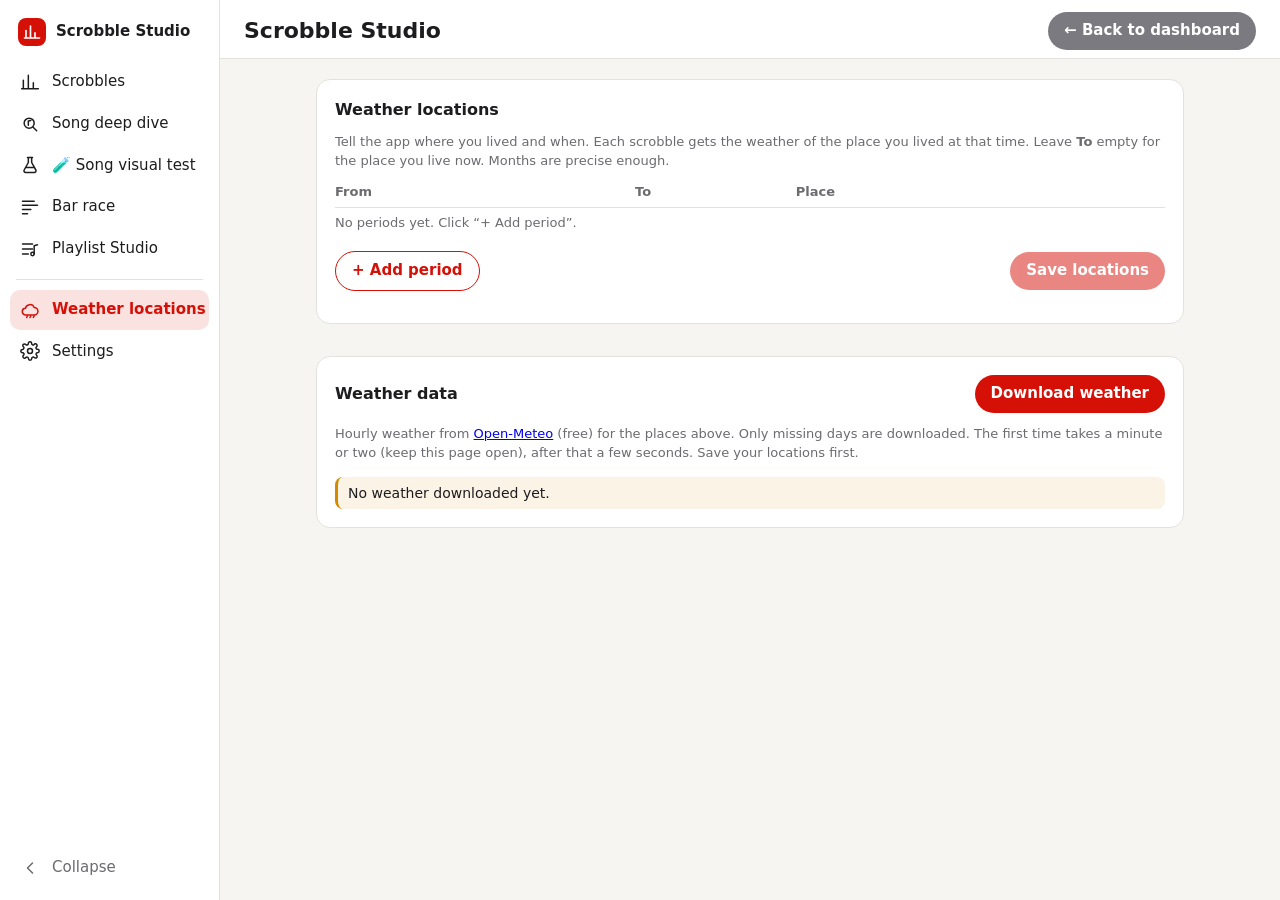
==== locations.html @ 57355b49 "﻿Song deep dive: whole timeline in the skyline, shorter cards - Skyline timeline starts at your very" ====
<!doctype html>
<html lang="en">
<head>
  <meta charset="utf-8">
  <meta name="viewport" content="width=device-width, initial-scale=1">
  <title>Weather Locations · Scrobble Studio</title>
  <meta name="theme-color" content="#d51007">
  <link rel="manifest" href="manifest.webmanifest">
  <link rel="icon" href="icon-192.png">
  <link rel="stylesheet" href="style.css?v=21">
</head>
<body>
  <div class="sticky-top">
    <header class="top">
      <h1>Scrobble Studio</h1>
      <div class="top-actions">
        <a href="./" class="btn grey">← Back to dashboard</a>
      </div>
    </header>
  </div>

  <main class="narrow">
    <section class="card">
      <div class="card-head"><h2>Weather locations</h2></div>
      <p class="hint" style="margin-top:0">
        Tell the app where you lived and when. Each scrobble gets the weather of the place you lived at that time.
        Leave <b>To</b> empty for the place you live now. Months are precise enough.
      </p>
      <p class="hint" id="range"></p>

      <div class="loc-table-wrap">
        <table class="loc-table">
          <thead><tr><th>From</th><th>To</th><th>Place</th><th></th></tr></thead>
          <tbody id="rows"></tbody>
        </table>
      </div>

      <div class="param-row" style="margin-top:12px">
        <button class="btn ghost" id="addBtn">+ Add period</button>
        <span style="flex:1"></span>
        <button class="btn" id="saveBtn">Save locations</button>
      </div>

      <ul id="checks" class="checks"></ul>
    </section>

    <section class="card" style="margin-top:16px">
      <div class="card-head">
        <h2>Weather data</h2>
        <button class="btn" id="weatherBtn">Download weather</button>
      </div>
      <p class="hint" style="margin-top:0">
        Hourly weather from <a href="https://open-meteo.com" target="_blank">Open-Meteo</a> (free) for the places above.
        Only missing days are downloaded. The first time takes a minute or two (keep this page open), after that a few seconds.
        Save your locations first.
      </p>
      <ul class="checks" id="weatherStatus"></ul>
    </section>
  </main>

  <div id="toast" class="toast" hidden></div>
  <script src="js/engine.js?v=21"></script>
  <script src="js/nav.js?v=21"></script>
  <script src="js/locations.js?v=21"></script>
</body>
</html>
---- style.css ----
:root {
  --bg: #f6f5f2;
  --card: #ffffff;
  --text: #1d1d1f;
  --muted: #6b6b70;
  --line: #e4e2dd;
  --accent: #d51007;      /* Last.fm red */
  --spotify: #1db954;
  --radius: 14px;
}
@media (prefers-color-scheme: dark) {
  :root:not([data-theme="light"]) {
    --bg: #131315;
    --card: #1d1d20;
    --text: #ececef;
    --muted: #9a9aa2;
    --line: #2e2e33;
    --accent: #ff4a3d;
  }
}

* { box-sizing: border-box; }
body {
  margin: 0;
  background: var(--bg);
  color: var(--text);
  font: 15px/1.45 "Segoe UI", system-ui, sans-serif;
}
h1 { font-size: 22px; margin: 0; }
h2 { font-size: 16px; margin: 0; }

/* Header + filter bar stay pinned to the top while you scroll */
.sticky-top {
  position: sticky; top: 0; z-index: 5;
  background: var(--card); border-bottom: 1px solid var(--line);
}
.top {
  display: flex; justify-content: space-between; align-items: center; flex-wrap: wrap; gap: 12px;
  padding: 12px 24px 8px;
}
.top-actions { display: flex; gap: 10px; align-items: center; flex-wrap: wrap; }

.clock { width: 100%; }               /* horizontal: always fills the card's full width */
.count-field { font-size: 13px; }
.count-field input { width: 72px; padding: 4px 6px; }

/* Chart granularity switch in the top bar: a display setting, so it looks different from the red filters */
.view-opts {
  display: flex; gap: 20px; align-items: flex-start;
  margin-left: 24px; margin-right: auto; padding-left: 24px; border-left: 1px dashed var(--line);
}
.view-group { display: flex; flex-direction: column; gap: 4px; align-items: flex-start; }
.view-label { font-size: 12px; color: var(--muted); text-transform: uppercase; letter-spacing: .05em; }
/* Click selection in the top lists (cross-filter) */
.ranklist.bars li[data-id] { cursor: pointer; user-select: none; border-radius: 4px; }
.ranklist.bars li[data-id]:hover { background: color-mix(in srgb, var(--accent) 5%, transparent); }
.ranklist.has-selection li:not(.picked) { opacity: .4; }
.ranklist li.picked { box-shadow: inset 3px 0 0 var(--accent); }
.ranklist li.picked::before { background: color-mix(in srgb, var(--accent) 28%, transparent) !important; }
.selection-pill {
  display: inline-flex; align-items: center; gap: 6px; margin-left: 12px; padding: 3px 4px 3px 12px;
  font-size: 13px; color: var(--accent); border: 1px solid var(--accent); border-radius: 999px;
  background: color-mix(in srgb, var(--accent) 8%, transparent); max-width: 50%;
}
.selection-pill[hidden] { display: none; }
.selection-pill b { overflow: hidden; text-overflow: ellipsis; white-space: nowrap; }
.selection-pill button { border: 0; background: var(--accent); color: #fff; border-radius: 999px; width: 22px; height: 22px; cursor: pointer; font-size: 11px; }

.stat.h { border-style: dashed; }
.stat.h .l::after { content: " ⓘ"; opacity: .6; }
.view-number { width: 64px; padding: 4px 8px; font-size: 13px; border-radius: 999px; background: var(--card); }
.seg.seg-neutral button.active { background: var(--text); color: var(--card); }

/* Top artists / songs / albums row */
.top-head { display: flex; justify-content: space-between; align-items: center; gap: 12px; flex-wrap: wrap; }
.seg { display: inline-flex; border: 1px solid var(--line); border-radius: 999px; overflow: hidden; background: var(--card); }
.seg button { font: inherit; font-size: 13px; border: 0; background: transparent; color: var(--text); padding: 5px 12px; cursor: pointer; }
.seg button + button { border-left: 1px solid var(--line); }
.seg button.active { background: var(--accent); color: #fff; }
.grid3 { display: grid; grid-template-columns: repeat(3, minmax(0, 1fr)); gap: 16px; }
@media (max-width: 1100px) { .grid3 { grid-template-columns: 1fr; } }
.ranklist.bars { max-height: 460px; }
.ranklist.bars li { position: relative; padding: 5px 4px; }
.ranklist.bars li::before {
  content: ""; position: absolute; left: 0; top: 3px; bottom: 3px; width: var(--w); z-index: 0;
  background: color-mix(in srgb, var(--accent) 12%, transparent); border-radius: 4px;
}
.ranklist.bars li > * { position: relative; z-index: 1; }
.ranklist.bars .t, .ranklist.bars .a { display: block; overflow: hidden; text-overflow: ellipsis; white-space: nowrap; }

.months { display: flex; flex-wrap: wrap; gap: 4px 10px; align-items: center; width: 100%; }
.months label { gap: 3px; font-size: 13px; color: var(--text); }
.param-group a { color: var(--accent); }

/* Anything with the hidden attribute stays hidden, whatever its display style */
[hidden] { display: none !important; }

/* ---------- Left sidebar (nav.js) ---------- */
:root { --side: 220px; }
body.side-collapsed { --side: 64px; }
body { padding-left: var(--side); transition: padding-left .2s; }
.sidebar {
  position: fixed; left: 0; top: 0; bottom: 0; width: var(--side); z-index: 30;
  display: flex; flex-direction: column; gap: 2px; padding: 12px 10px;
  background: var(--card); border-right: 1px solid var(--line); transition: width .2s, transform .2s; overflow: hidden;
}
.side-brand { display: flex; align-items: center; gap: 10px; padding: 6px 8px 14px; font-weight: 700; white-space: nowrap; }
.side-logo { display: inline-flex; width: 28px; height: 28px; border-radius: 8px; background: var(--accent); color: #fff; align-items: center; justify-content: center; flex: none; }
.side-logo svg { width: 18px; height: 18px; }
.side-link {
  display: flex; align-items: center; gap: 12px; padding: 9px 10px; border-radius: 10px; white-space: nowrap;
  color: var(--text); text-decoration: none; font: inherit; border: 0; background: none; cursor: pointer; text-align: left;
}
.side-logo svg { fill: none; stroke: currentColor; stroke-width: 2.2; stroke-linecap: round; stroke-linejoin: round; }
.side-link svg, .burger svg { width: 20px; height: 20px; flex: none; fill: none; stroke: currentColor; stroke-width: 1.8; stroke-linecap: round; stroke-linejoin: round; }
.side-link:hover { background: var(--bg); }
.side-link.active { background: color-mix(in srgb, var(--accent) 12%, transparent); color: var(--accent); font-weight: 600; }
.side-sep { height: 1px; background: var(--line); margin: 8px 6px; }
.side-fill { flex: 1; }
.side-collapse { color: var(--muted); }
body.side-collapsed .side-text { display: none; }
body.side-collapsed .side-collapse svg { transform: rotate(180deg); }
.burger { display: none; border: 0; background: none; color: var(--text); padding: 4px; margin-right: 4px; cursor: pointer; }
.side-scrim { display: none; }
.top h1 { display: flex; align-items: center; gap: 6px; }
.page-title { color: var(--muted); font-weight: 500; }
.page-main { max-width: 1400px; margin: 0 auto; padding: 20px 16px 60px; display: grid; gap: 16px; }

@media (max-width: 800px) {
  body, body.side-collapsed { padding-left: 0; --side: 240px; }
  body .side-text { display: inline !important; }
  .sidebar { transform: translateX(-100%); box-shadow: 0 0 24px rgba(0,0,0,.2); }
  body.side-open .sidebar { transform: none; }
  body.side-open .side-scrim { display: block; position: fixed; inset: 0; background: rgba(0,0,0,.35); z-index: 25; }
  .side-collapse { display: none; }
  .burger { display: inline-flex; }
}

/* ---------- Trends page ---------- */
.trends-bar { justify-content: flex-start; gap: 16px 28px; }
.compare { display: flex; align-items: flex-end; gap: 10px; flex-wrap: wrap; }
.compare select { min-width: 150px; }
.compare-arrow { font-size: 20px; color: var(--muted); padding-bottom: 6px; }
.compare-swap { padding: 6px 12px; }
.trend-intro h2 { font-size: 20px; }
.trend-intro p { margin: 6px 0 0; }
.ranklist.movers { max-height: 520px; }
.ranklist.movers li { padding: 6px 4px; }
.ranklist.movers li.touched { background: color-mix(in srgb, var(--accent) 6%, transparent); border-radius: 4px; }
.ranklist.movers .t, .ranklist.movers .a { display: block; overflow: hidden; text-overflow: ellipsis; white-space: nowrap; }
.mv { display: inline-block; min-width: 38px; text-align: center; font-size: 12px; font-weight: 700; padding: 2px 6px; border-radius: 999px; }
.mv.up { color: #1a9e48; background: color-mix(in srgb, #1a9e48 14%, transparent); }
.mv.down { color: var(--accent); background: color-mix(in srgb, var(--accent) 12%, transparent); }
.mv.new { color: #fff; background: var(--accent); }
.mv.same { color: var(--muted); }
.stat .v .mv { font-size: 13px; vertical-align: middle; }
.dropped { margin-top: 8px; font-size: 13px; }
.dropped .drop { white-space: nowrap; }
.pl-period { margin-bottom: 12px; padding-bottom: 12px; border-bottom: 1px solid var(--line); }

/* ---------- Scrobbles page: backdrop + insight panel, cards, lists ---------- */
.panel { flex-direction: column; align-items: stretch; gap: 0; }
.panel-body { display: flex; flex-wrap: wrap; align-items: flex-end; gap: 12px 28px; }
.panel-body .view-opts { margin-left: 0; }
.panel-toggle {
  display: none; width: 100%; align-items: center; justify-content: space-between; gap: 8px;
  font: inherit; font-weight: 600; color: var(--text); background: var(--bg); border: 1px solid var(--line);
  border-radius: 10px; padding: 8px 12px; cursor: pointer;
}
.panel.open .chev { transform: rotate(180deg); }
.chev { transition: transform .15s; color: var(--muted); }
.overview-head { display: flex; align-items: baseline; gap: 12px; flex-wrap: wrap; }
.overview-head h2 { font-size: 20px; }
.plus { color: #1a9e48; font-weight: 700; font-size: .62em; margin-left: 4px; vertical-align: middle; white-space: nowrap; }
.plus.zero { color: var(--muted); font-weight: 500; }
.overview-head .plus { font-size: 13px; margin: 0; }
.ranklist.movers .p { display: flex; align-items: center; gap: 6px; }
.ranklist.movers .p b { font-weight: 600; font-variant-numeric: tabular-nums; color: var(--text); }
.ranklist.movers .p .plus { font-size: 12px; margin: 0; }
.ranklist.movers .mv { min-width: 0; padding: 1px 6px; font-size: 11px; }
/* The green end of each bar = the share the insight added (60 plays with +30 → half green).
   Medium-dark green at partial strength, so the text on top stays readable. */
.ranklist.movers li::before {
  background: linear-gradient(to right,
    color-mix(in srgb, var(--accent) 12%, transparent) 0 calc(100% - var(--g, 0%)),
    color-mix(in srgb, #15803d 38%, transparent) calc(100% - var(--g, 0%)) 100%);
}
.ranklist.movers li.picked::before {
  background: linear-gradient(to right,
    color-mix(in srgb, var(--accent) 28%, transparent) 0 calc(100% - var(--g, 0%)),
    color-mix(in srgb, #15803d 50%, transparent) calc(100% - var(--g, 0%)) 100%) !important;
}
.plus.minus { color: var(--accent); }

/* Collapsible groups on the Scrobbles page */
details.group > summary.group-head {
  list-style: none; cursor: pointer; user-select: none; display: flex; align-items: center; gap: 8px;
  font-size: 13px; font-weight: 700; letter-spacing: .06em; text-transform: uppercase; color: var(--muted);
  padding: 6px 2px; border-bottom: 1px solid var(--line);
}
details.group > summary.group-head::-webkit-details-marker { display: none; }
details.group > summary.group-head::before { content: "▾"; font-size: 12px; transition: transform .15s; }
details.group:not([open]) > summary.group-head::before { transform: rotate(-90deg); }
details.group > summary.group-head:hover { color: var(--text); }
details.group > summary .hint { margin: 0 0 0 auto; text-transform: none; letter-spacing: 0; font-weight: 400; }
.group-body { display: grid; gap: 16px; padding-top: 14px; min-width: 0; }
aside.recent details.group > summary.group-head { border-bottom: 0; padding-top: 0; }
.stats.firsts { margin-top: 6px; }
.chart-head { flex-wrap: wrap; }
.chart-tools { display: flex; align-items: center; gap: 12px; flex-wrap: wrap; }
.switch { display: inline-flex; align-items: center; gap: 6px; font-size: 13px; color: var(--text); cursor: pointer; }
.switch input { accent-color: var(--accent); width: 16px; height: 16px; }
.count-field { font-size: 13px; color: var(--muted); }
.count-field input { width: 64px; padding: 4px 8px; }
/* Listening grid, vertical version (phone held upright): days across, hours down */
.clock.vertical { grid-template-columns: 44px repeat(7, minmax(0, 1fr)); max-width: 420px; }
.clock.vertical .cell { aspect-ratio: auto; height: 16px; }
.clock.vertical .lab { justify-content: flex-end; padding-right: 6px; font-size: 10px; }

/* Lists: top 50 by default; buttons switch to 10 or 100 */
.ranklist[data-show="10"] > li:nth-child(n+11), .ranklist[data-show="50"] > li:nth-child(n+51) { display: none; }
.list-size { display: flex; gap: 8px; margin-top: 8px; }
.list-size:empty { display: none; }
.list-size button {
  flex: 1; padding: 7px 8px; font: inherit; font-weight: 600; font-size: 13px; cursor: pointer;
  color: var(--accent); background: var(--bg); border: 1px solid var(--line); border-radius: 10px;
}
.list-size button:hover { border-color: var(--accent); }
/* Phones: no scrolling inside the lists (it trapped the thumb); they grow with the page instead */
@media (max-width: 700px), (max-height: 500px) and (orientation: landscape) {
  .ranklist.bars, .ranklist.movers { max-height: none; overflow: visible; }
}

/* Group headers (Cards, Lists, Graphs) stay visible just below the top bar while you scroll */
main details.group > summary.group-head { position: sticky; top: var(--stick, 0px); z-index: 4; background: var(--bg); }

/* Shared player (Bar race, Song deep dive): full-width slider, buttons on their own row */
.player { margin-top: 10px; }
.player .scrub { display: block; width: 100%; margin: 0; accent-color: var(--accent); height: 22px; cursor: pointer; }
.player-controls { display: flex; align-items: center; gap: 10px; margin-top: 8px; }
.icon-btn {
  display: inline-flex; align-items: center; justify-content: center; width: 42px; height: 42px; padding: 0;
  border-radius: 999px; border: 0; background: var(--accent); color: #fff; cursor: pointer;
}
.icon-btn.ghost { background: transparent; color: var(--accent); border: 1px solid var(--accent); width: 38px; height: 38px; }
.icon-btn svg { width: 20px; height: 20px; }
.player button:disabled, .player input:disabled { opacity: .5; cursor: not-allowed; }

/* Song deep dive */
.search-wrap { position: relative; }
.search-wrap input { width: 100%; font-size: 16px; padding: 10px 12px; }
.search-wrap .suggest { top: 46px; right: 0; max-height: 360px; overflow: auto; }
.song-body { display: grid; gap: 16px; }
.song-head h2 { font-size: 24px; }
.song-head .hint { display: block; margin-top: 2px; }
#songCanvas { display: block; width: 100%; height: 320px; border-radius: 10px; }
.v-date { font-size: 20px; }
.v-unit { font-size: 15px; font-weight: 500; color: var(--muted); }
.ranklist.together li { padding: 7px 0; }
.ranklist.together .p { color: var(--accent); font-weight: 700; }
.ranklist.together .t, .ranklist.together .a { display: block; }
li.link { cursor: pointer; }
li.link:hover .t { color: var(--accent); }

/* ---------- Bar race page ---------- */
.race-grid { display: flex; flex-wrap: wrap; gap: 14px 18px; align-items: flex-end; }
.race-grid input[type="number"] { width: 90px; }
.race-grid input, .race-grid select { padding: 6px 8px; }
.race-form .hint { margin-top: 12px; }
.race-stage { padding: 12px; }
#raceCanvas { display: block; width: 100%; height: 480px; border-radius: 10px; }

/* Browser version: welcome card, settings page */
.welcome { border-color: var(--accent); }
.welcome p { margin: 8px 0 0; }
.welcome a, .settings a { color: var(--accent); }
.settings section { margin-bottom: 16px; }
.form-grid { display: grid; grid-template-columns: 110px 1fr; gap: 8px 12px; align-items: center; margin: 10px 0; }
.form-grid input { width: 100%; }
.file-btn { cursor: pointer; }
code.copyable { display: inline-block; padding: 6px 10px; border-radius: 8px; background: var(--bg); border: 1px solid var(--line); cursor: pointer; word-break: break-all; }

/* Phones: stack the top bar, smaller header, no sticky filter bar (it would fill the screen) */
@media (max-width: 700px), (max-height: 500px) and (orientation: landscape) {
  /* Phones: header + folded filter panel stay at the top; kept compact so they don't eat the screen */
  .sticky-top { position: sticky; }
  .top { padding: 8px 12px; flex-wrap: nowrap; gap: 8px; }
  .top h1 { font-size: 16px; min-width: 0; white-space: nowrap; overflow: hidden; }
  .top .page-title, #spotifyStatus { display: none; }
  .top-actions { flex-wrap: nowrap; margin-left: auto; }
  .top-actions .btn { padding: 5px 10px; font-size: 12px; white-space: nowrap; }
  .panel { padding: 0 12px 8px; }
  .panel-toggle { display: flex; }
  .panel-body { display: none; padding-top: 8px; }
  .panel.open .panel-body { display: flex; flex-direction: column; align-items: stretch; gap: 10px; }
  .panel .compare select { min-width: 0; width: 100%; }
  .panel .compare .view-group { flex: 1; }
  h1 { font-size: 18px; }
  .top-actions { gap: 6px; }
  .top-actions .btn { padding: 6px 12px; font-size: 13px; }
  .filters { padding: 4px 16px 12px; flex-direction: column; align-items: stretch; }
  .quick { grid-template-columns: auto repeat(3, minmax(0, 1fr)); }
  .quick .chip { font-size: 13px; padding: 5px 6px; }
  .view-opts { margin: 0; padding: 8px 0 0; border-left: 0; border-top: 1px dashed var(--line); flex-wrap: wrap; }
  .dates { flex-direction: row; justify-content: space-between; align-items: center; }
  .layout { padding: 12px 10px 40px; }
  .top-head { flex-direction: column; align-items: stretch; }
  .top-head .seg { align-self: flex-start; }
  .selection-pill { margin-left: 0; max-width: 100%; }
  .stats { grid-template-columns: repeat(2, minmax(0, 1fr)); }
  .chart-box.tall { height: 340px; }
  .form-grid { grid-template-columns: 1fr; }
}

/* Weather locations page */
main.narrow { max-width: 900px; margin: 0 auto; padding: 20px 16px 60px; }
.loc-table-wrap { overflow: visible; }
.loc-table input[type="date"] { width: 150px; }
.loc-table { width: 100%; border-collapse: collapse; }
.loc-table th { text-align: left; font-size: 13px; color: var(--muted); font-weight: 600; padding: 6px 8px 6px 0; }
.loc-table td { padding: 6px 8px 6px 0; vertical-align: top; border-top: 1px solid var(--line); }
.loc-table input[type="text"] { width: 100%; min-width: 220px; }
.loc-table .x { border: 0; background: none; color: var(--muted); font-size: 20px; cursor: pointer; line-height: 1; padding: 6px; }
.loc-table .x:hover { color: var(--accent); }
.place-cell { position: relative; width: 100%; }
.coords { font-size: 12px; color: var(--muted); margin-top: 2px; min-height: 1em; }
.suggest {
  position: absolute; left: 0; right: 8px; top: 38px; z-index: 10; list-style: none; margin: 0; padding: 4px 0;
  background: var(--card); border: 1px solid var(--line); border-radius: 8px; box-shadow: 0 6px 18px rgba(0,0,0,.12);
}
.suggest li { padding: 6px 10px; cursor: pointer; }
.suggest li:hover { background: var(--bg); }
.suggest li.none { cursor: default; color: var(--muted); }
.checks { list-style: none; margin: 14px 0 0; padding: 0; display: grid; gap: 6px; font-size: 14px; }
.checks li { padding: 6px 10px; border-radius: 8px; border-left: 3px solid; }
.checks .err { border-color: var(--accent); background: color-mix(in srgb, var(--accent) 8%, transparent); }
.checks .warn { border-color: #d48a00; background: color-mix(in srgb, #d48a00 10%, transparent); }
.checks .ok { border-color: #1a9e48; background: color-mix(in srgb, #1a9e48 10%, transparent); }

/* Page body: charts on the left, "Recent scrobbles" bar on the right */
.layout {
  display: grid; grid-template-columns: minmax(0, 1fr) 300px; gap: 16px; align-items: start;
  max-width: 1540px; margin: 0 auto; padding: 20px 16px 60px;
}
main { display: grid; gap: 16px; min-width: 0; }
.recent { position: sticky; top: 130px; max-height: calc(100vh - 150px); overflow: auto; padding: 14px 16px; }
.recent-list { list-style: none; margin: 0; padding: 0; }
.recent-list li { padding: 7px 0; border-bottom: 1px solid var(--line); }
.recent-list li:last-child { border-bottom: 0; }
.recent-list .t { font-weight: 600; display: block; overflow: hidden; text-overflow: ellipsis; white-space: nowrap; }
.recent-list .a { color: var(--muted); font-size: 13px; display: block; overflow: hidden; text-overflow: ellipsis; white-space: nowrap; }
.recent-list .w { color: var(--muted); font-size: 12px; }
.recent-list .day { padding: 10px 0 2px; border: 0; font-size: 12px; font-weight: 600; color: var(--accent); text-transform: uppercase; letter-spacing: .04em; }
@media (max-width: 1000px) {
  .layout { grid-template-columns: 1fr; }
  .recent { position: static; max-height: none; }
}
.card { background: var(--card); border: 1px solid var(--line); border-radius: var(--radius); padding: 18px; min-width: 0; }
.card-head { display: flex; justify-content: space-between; align-items: center; margin-bottom: 12px; gap: 8px; }
.grid2 { display: grid; grid-template-columns: 1fr 1fr; gap: 16px; }
@media (max-width: 800px) { .grid2 { grid-template-columns: 1fr; } }

.filters {
  display: flex; flex-wrap: wrap; gap: 10px 20px; align-items: center; justify-content: space-between;
  padding: 4px 24px 10px;
}
/* Quick ranges: "This …" on the top row, matching "Last …" right below it; All time spans both rows */
.quick { display: grid; grid-template-columns: auto repeat(3, minmax(0, 1fr)); grid-auto-flow: row; gap: 6px; }
.quick .chip { white-space: nowrap; }
.quick .chip.all { grid-row: span 2; border-radius: 12px; }
.dates { display: flex; flex-direction: column; gap: 4px; align-items: flex-end; }
.dates label { font-size: 13px; }
.dates input { padding: 3px 6px; }
.chip.active { background: var(--accent); border-color: var(--accent); color: #fff; }

input, select {
  font: inherit; color: var(--text); background: var(--bg);
  border: 1px solid var(--line); border-radius: 8px; padding: 6px 8px;
}
input[type="number"] { width: 80px; }
label { display: inline-flex; gap: 8px; align-items: center; color: var(--muted); }
label.wide { flex: 1; min-width: 240px; }
label.wide input { flex: 1; }

.btn {
  font: inherit; font-weight: 600; cursor: pointer; border: 0; border-radius: 999px;
  padding: 8px 16px; background: var(--accent); color: #fff; text-decoration: none;
}
.btn:disabled { opacity: .5; cursor: wait; }
.btn.ghost { background: transparent; color: var(--accent); border: 1px solid var(--accent); }
.btn.spotify { background: var(--spotify); }
.btn.stale { background: #d51007; }   /* red: not loaded today */
.btn.fresh { background: #1a9e48; }   /* green: loaded today */
.btn.grey { background: #7a7a80; }
.chip, .tab {
  font: inherit; cursor: pointer; border: 1px solid var(--line); background: transparent; color: var(--text);
  border-radius: 999px; padding: 5px 12px;
}
.chip:hover, .tab:hover { border-color: var(--accent); }
.tab.active { background: var(--accent); border-color: var(--accent); color: #fff; }
.pill { font-size: 13px; color: var(--muted); }
.pill a { color: var(--spotify); font-weight: 600; }

.stats { display: grid; grid-template-columns: repeat(auto-fit, minmax(160px, 1fr)); gap: 12px; }
.stat { background: var(--card); border: 1px solid var(--line); border-radius: var(--radius); padding: 14px 16px; }
.stat .v { font-size: 26px; font-weight: 700; }
.stat .l { color: var(--muted); font-size: 13px; }

.chart-box { position: relative; height: 280px; }
.chart-box.tall { height: 420px; }

.ranklist { margin: 0; padding-left: 28px; max-height: 420px; overflow: auto; }
.ranklist li { padding: 5px 0; border-bottom: 1px solid var(--line); }
.ranklist .t { font-weight: 600; }
.ranklist .a, .ranklist .n { color: var(--muted); font-size: 13px; }
.ranklist .p { float: right; color: var(--muted); font-variant-numeric: tabular-nums; margin-left: 8px; }
.ranklist.removable { max-height: 520px; }
.ranklist .x { float: right; border: 0; background: none; color: var(--muted); cursor: pointer; font-size: 16px; }
.ranklist .x:hover { color: var(--accent); }

.clock { display: grid; grid-template-columns: 34px repeat(24, 1fr); gap: 2px; font-size: 11px; color: var(--muted); }
.clock .cell { aspect-ratio: 1; border-radius: 3px; background: var(--accent); }
.clock .lab { display: flex; align-items: center; }
.clock .hr { text-align: center; }

.tabs { display: flex; flex-wrap: wrap; gap: 6px; margin-bottom: 14px; }
.params, .param-group, .param-row { display: flex; flex-wrap: wrap; gap: 12px; align-items: center; }
.params { flex-direction: column; align-items: stretch; }
#preview { margin-top: 18px; border-top: 1px solid var(--line); padding-top: 16px; display: grid; gap: 10px; }
#preview[hidden], .param-group[hidden] { display: none; }

.hint { color: var(--muted); font-size: 13px; margin: 6px 0 0; }
.msg { margin: 0; }
.msg a { color: var(--spotify); font-weight: 600; }
.msg.err { color: var(--accent); }

.toast {
  position: fixed; bottom: 20px; left: 50%; transform: translateX(-50%);
  background: var(--text); color: var(--bg); padding: 10px 18px; border-radius: 10px; max-width: 90vw;
}

/* 🧪 Song visual test (temporary) */
.lab-opts { display: flex; flex-wrap: wrap; align-items: center; gap: 12px 20px; margin-top: 12px; }
.lab-opts .count-field input { width: 70px; }
.lab-canvas { display: block; width: 100%; height: 340px; border-radius: 10px; }

/* The date you're at, right under a player's slider (test page) */
.player-date { text-align: center; font-size: 18px; font-weight: 700; color: var(--text); margin-top: 4px; font-variant-numeric: tabular-nums; }

/* Song deep dive: the song's name and numbers stay pinned under the top bar while you scroll */
.song-head {
  position: sticky; top: var(--stick, 0px); z-index: 4;
  display: flex; align-items: center; justify-content: space-between; gap: 8px 20px; flex-wrap: wrap;
  margin: -8px -16px 0; padding: 10px 16px; background: var(--bg); border-bottom: 1px solid var(--line);
}
.song-head-text { min-width: 0; }
.song-head h2 { overflow: hidden; text-overflow: ellipsis; }
.song-head-nums { display: flex; gap: 16px; font-size: 14px; color: var(--muted); white-space: nowrap; }
.song-head-nums b { font-size: 18px; color: var(--text); }
@media (max-width: 700px), (max-height: 500px) and (orientation: landscape) {
  .song-head { padding: 8px 16px; }
  .song-head h2 { font-size: 19px; white-space: nowrap; }
  .song-head-nums b { font-size: 16px; }
}
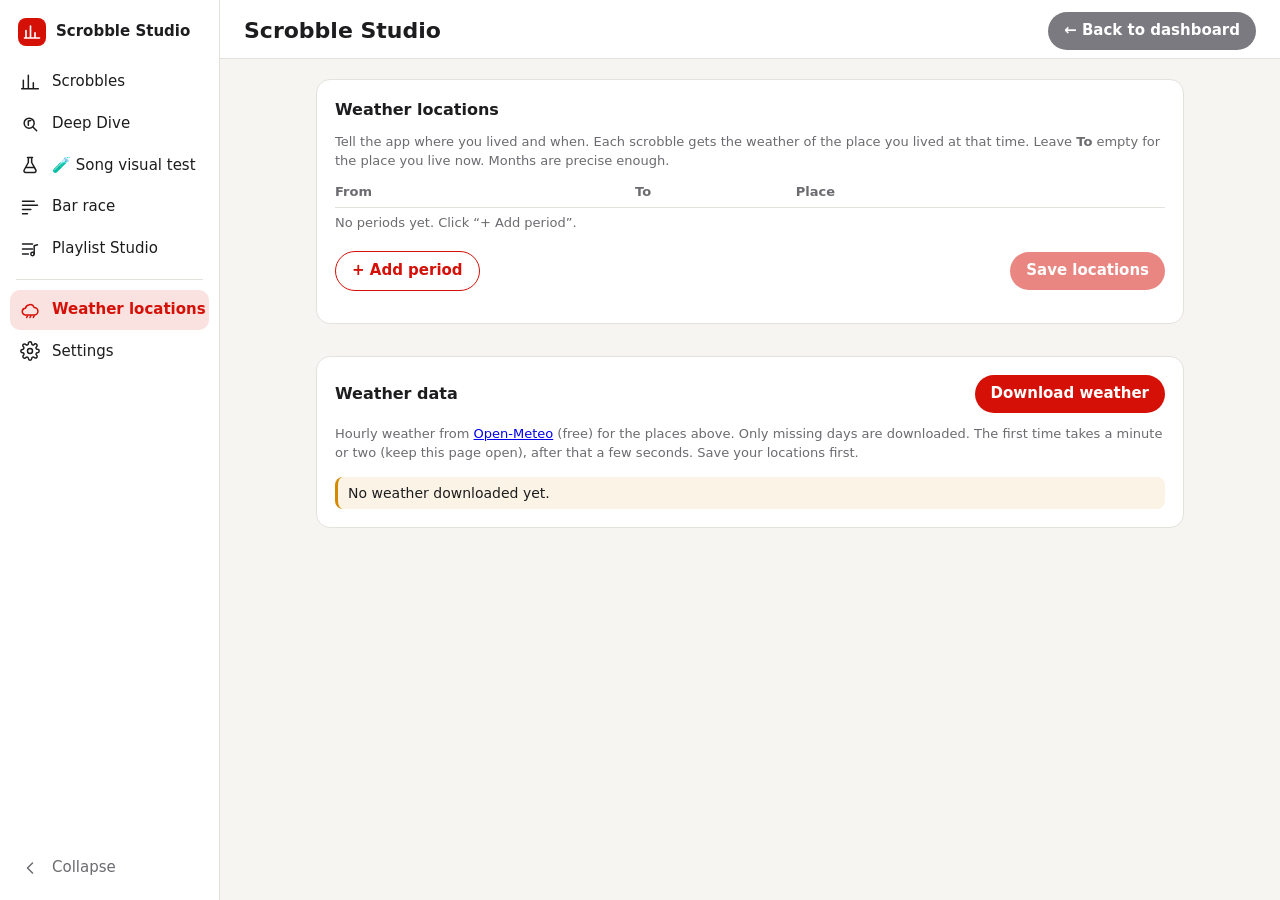
==== commit 378dc7ea: "Deep Dive: artist, song and album, swipeable; tap = filter, hold = Deep Dive - "Song deep dive" is n" ====
--- a/locations.html
+++ b/locations.html
@@ -7,7 +7,7 @@
   <meta name="theme-color" content="#d51007">
   <link rel="manifest" href="manifest.webmanifest">
   <link rel="icon" href="icon-192.png">
-  <link rel="stylesheet" href="style.css?v=21">
+  <link rel="stylesheet" href="style.css?v=22">
 </head>
 <body>
   <div class="sticky-top">
@@ -59,8 +59,8 @@
   </main>
 
   <div id="toast" class="toast" hidden></div>
-  <script src="js/engine.js?v=21"></script>
-  <script src="js/nav.js?v=21"></script>
-  <script src="js/locations.js?v=21"></script>
+  <script src="js/engine.js?v=22"></script>
+  <script src="js/nav.js?v=22"></script>
+  <script src="js/locations.js?v=22"></script>
 </body>
 </html>
--- a/style.css
+++ b/style.css
@@ -462,3 +462,15 @@
   .song-head h2 { font-size: 19px; white-space: nowrap; }
   .song-head-nums b { font-size: 16px; }
 }
+
+/* Deep Dive: artist ‹ song › album tabs in the pinned header, and a short slide when you swipe */
+.song-head .dive-tabs { flex-basis: 100%; }
+.dive-tabs button:disabled { opacity: .4; cursor: not-allowed; }
+.dive-content { display: grid; gap: 16px; }
+.dive-content.slide-next { animation: dive-next .28s ease-out; }
+.dive-content.slide-prev { animation: dive-prev .28s ease-out; }
+@keyframes dive-next { from { transform: translateX(40px); opacity: 0; } to { transform: none; opacity: 1; } }
+@keyframes dive-prev { from { transform: translateX(-40px); opacity: 0; } to { transform: none; opacity: 1; } }
+#songBody { touch-action: pan-y; overflow-x: clip; }
+/* Lists you can long-press: no text selection or phone menu while holding */
+#artistList li, #trackList li, #albumList li, #recentList li[data-key] { -webkit-user-select: none; user-select: none; -webkit-touch-callout: none; }
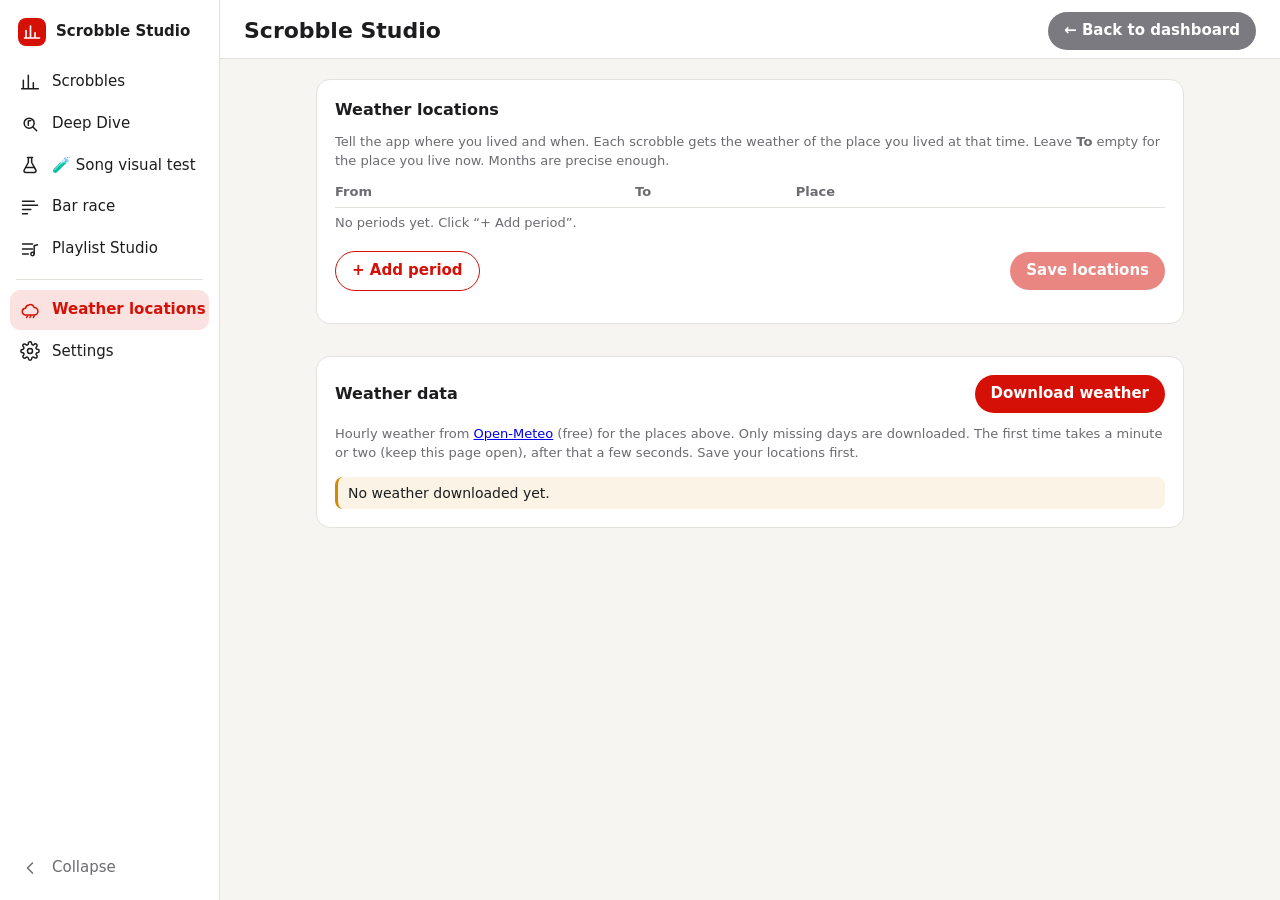
==== commit a6e283d0: "Deep Dive: smooth swipe, everything loaded up front - Swiping follows your finger; let go past a qua" ====
--- a/locations.html
+++ b/locations.html
@@ -7,7 +7,7 @@
   <meta name="theme-color" content="#d51007">
   <link rel="manifest" href="manifest.webmanifest">
   <link rel="icon" href="icon-192.png">
-  <link rel="stylesheet" href="style.css?v=22">
+  <link rel="stylesheet" href="style.css?v=24">
 </head>
 <body>
   <div class="sticky-top">
@@ -59,8 +59,8 @@
   </main>
 
   <div id="toast" class="toast" hidden></div>
-  <script src="js/engine.js?v=22"></script>
-  <script src="js/nav.js?v=22"></script>
-  <script src="js/locations.js?v=22"></script>
+  <script src="js/engine.js?v=24"></script>
+  <script src="js/nav.js?v=24"></script>
+  <script src="js/locations.js?v=24"></script>
 </body>
 </html>
--- a/style.css
+++ b/style.css
@@ -467,10 +467,16 @@
 .song-head .dive-tabs { flex-basis: 100%; }
 .dive-tabs button:disabled { opacity: .4; cursor: not-allowed; }
 .dive-content { display: grid; gap: 16px; }
-.dive-content.slide-next { animation: dive-next .28s ease-out; }
-.dive-content.slide-prev { animation: dive-prev .28s ease-out; }
-@keyframes dive-next { from { transform: translateX(40px); opacity: 0; } to { transform: none; opacity: 1; } }
-@keyframes dive-prev { from { transform: translateX(-40px); opacity: 0; } to { transform: none; opacity: 1; } }
+.dive-content { will-change: transform; }
+.dive-content.is-loading { visibility: hidden; }
+.dive-loading { padding: 40px 0; text-align: center; color: var(--muted); font-size: 15px; }
+.dive-loading::before { content: ""; display: inline-block; width: 14px; height: 14px; margin-right: 10px; vertical-align: -2px;
+  border: 2px solid var(--line); border-top-color: var(--accent); border-radius: 50%; animation: dive-spin .8s linear infinite; }
+@keyframes dive-spin { to { transform: rotate(360deg); } }
 #songBody { touch-action: pan-y; overflow-x: clip; }
 /* Lists you can long-press: no text selection or phone menu while holding */
 #artistList li, #trackList li, #albumList li, #recentList li[data-key] { -webkit-user-select: none; user-select: none; -webkit-touch-callout: none; }
+
+/* Deep Dive skyline: linear ↔ log slider for the position axis */
+.scale-row { display: flex; align-items: center; gap: 10px; margin-top: 6px; font-size: 12px; color: var(--muted); }
+.scale-row input { flex: 1; max-width: 320px; accent-color: var(--muted); height: 18px; cursor: pointer; }
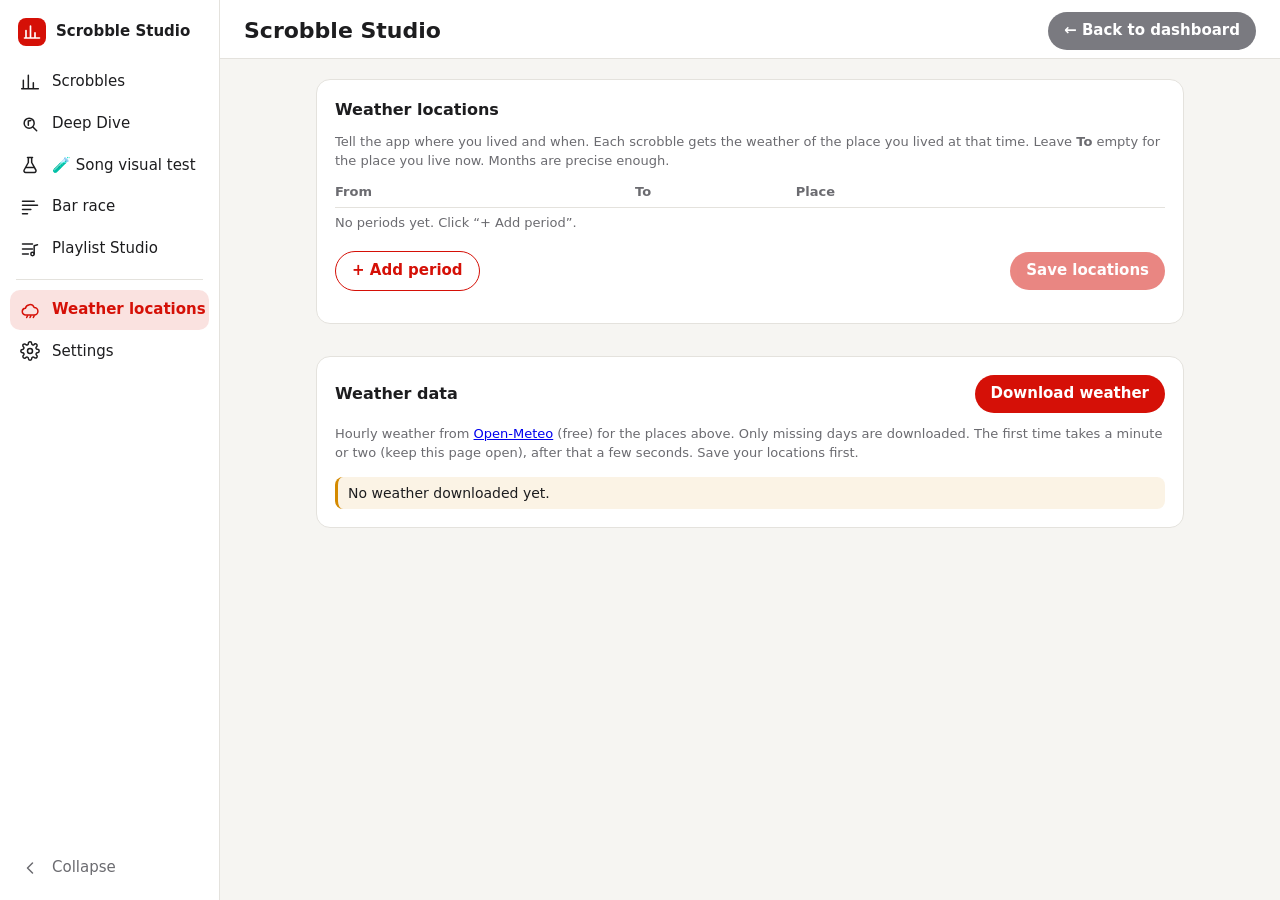
==== commit f597ccba: "Deep Dive: animation length slider; artists open with their top album - Length slider (10-60 s, defa" ====
--- a/locations.html
+++ b/locations.html
@@ -7,7 +7,7 @@
   <meta name="theme-color" content="#d51007">
   <link rel="manifest" href="manifest.webmanifest">
   <link rel="icon" href="icon-192.png">
-  <link rel="stylesheet" href="style.css?v=24">
+  <link rel="stylesheet" href="style.css?v=25">
 </head>
 <body>
   <div class="sticky-top">
@@ -59,8 +59,8 @@
   </main>
 
   <div id="toast" class="toast" hidden></div>
-  <script src="js/engine.js?v=24"></script>
-  <script src="js/nav.js?v=24"></script>
-  <script src="js/locations.js?v=24"></script>
+  <script src="js/engine.js?v=25"></script>
+  <script src="js/nav.js?v=25"></script>
+  <script src="js/locations.js?v=25"></script>
 </body>
 </html>
--- a/style.css
+++ b/style.css
@@ -480,3 +480,8 @@
 /* Deep Dive skyline: linear ↔ log slider for the position axis */
 .scale-row { display: flex; align-items: center; gap: 10px; margin-top: 6px; font-size: 12px; color: var(--muted); }
 .scale-row input { flex: 1; max-width: 320px; accent-color: var(--muted); height: 18px; cursor: pointer; }
+
+/* Deep Dive: animation length slider next to play/pause */
+.len-field { display: flex; align-items: center; gap: 8px; margin-left: 8px; font-size: 12px; color: var(--muted); flex: 1; max-width: 280px; }
+.len-field input { flex: 1; min-width: 60px; accent-color: var(--muted); height: 18px; cursor: pointer; }
+.len-field b { color: var(--text); font-size: 13px; min-width: 34px; text-align: right; font-variant-numeric: tabular-nums; }
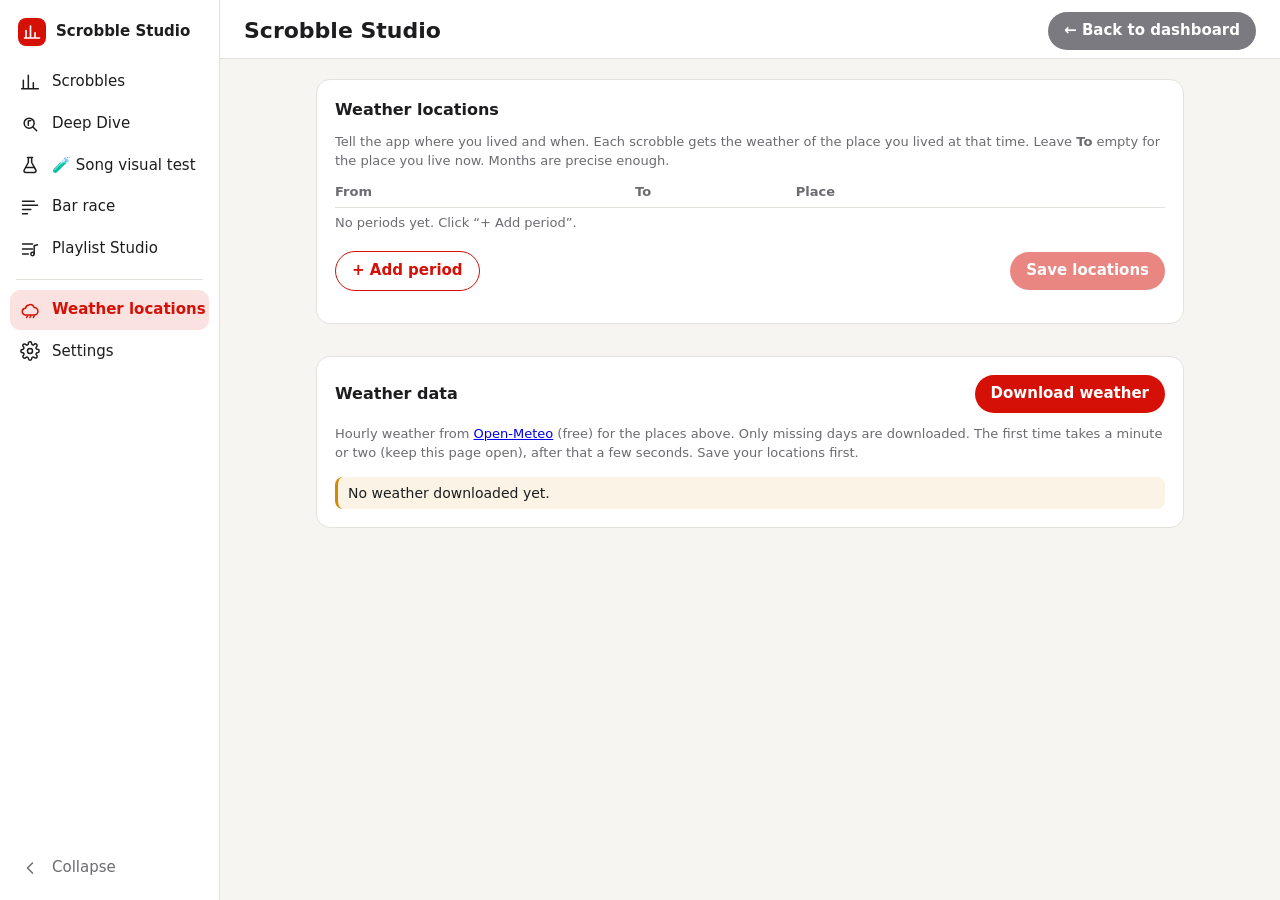
==== commit cf1e7ab7: "Start-up: fetch new scrobbles automatically, open on This year + This week - When the app opens and " ====
--- a/locations.html
+++ b/locations.html
@@ -7,7 +7,7 @@
   <meta name="theme-color" content="#d51007">
   <link rel="manifest" href="manifest.webmanifest">
   <link rel="icon" href="icon-192.png">
-  <link rel="stylesheet" href="style.css?v=25">
+  <link rel="stylesheet" href="style.css?v=26">
 </head>
 <body>
   <div class="sticky-top">
@@ -59,8 +59,8 @@
   </main>
 
   <div id="toast" class="toast" hidden></div>
-  <script src="js/engine.js?v=25"></script>
-  <script src="js/nav.js?v=25"></script>
-  <script src="js/locations.js?v=25"></script>
+  <script src="js/engine.js?v=26"></script>
+  <script src="js/nav.js?v=26"></script>
+  <script src="js/locations.js?v=26"></script>
 </body>
 </html>
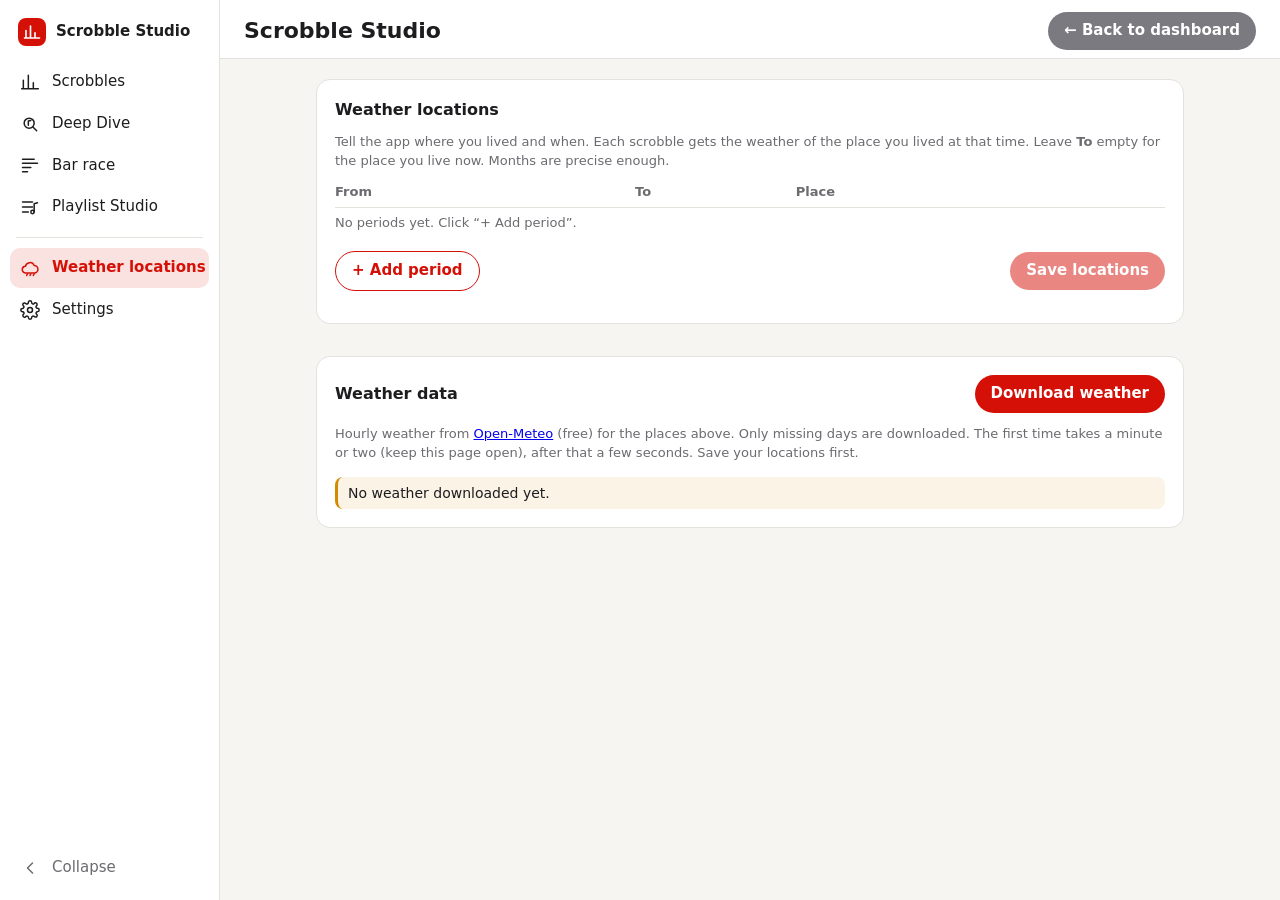
==== commit afc0a34f: "Obsession finder: minimum plays setting; experimental pages behind a setting - Obsession finder: "wi" ====
--- a/locations.html
+++ b/locations.html
@@ -7,7 +7,7 @@
   <meta name="theme-color" content="#d51007">
   <link rel="manifest" href="manifest.webmanifest">
   <link rel="icon" href="icon-192.png">
-  <link rel="stylesheet" href="style.css?v=26">
+  <link rel="stylesheet" href="style.css?v=28">
 </head>
 <body>
   <div class="sticky-top">
@@ -59,8 +59,8 @@
   </main>
 
   <div id="toast" class="toast" hidden></div>
-  <script src="js/engine.js?v=26"></script>
-  <script src="js/nav.js?v=26"></script>
-  <script src="js/locations.js?v=26"></script>
+  <script src="js/engine.js?v=28"></script>
+  <script src="js/nav.js?v=28"></script>
+  <script src="js/locations.js?v=28"></script>
 </body>
 </html>
--- a/style.css
+++ b/style.css
@@ -485,3 +485,7 @@
 .len-field { display: flex; align-items: center; gap: 8px; margin-left: 8px; font-size: 12px; color: var(--muted); flex: 1; max-width: 280px; }
 .len-field input { flex: 1; min-width: 60px; accent-color: var(--muted); height: 18px; cursor: pointer; }
 .len-field b { color: var(--text); font-size: 13px; min-width: 34px; text-align: right; font-variant-numeric: tabular-nums; }
+
+/* Settings: a checkbox with its label on one line */
+.check-row { display: flex; align-items: center; gap: 8px; margin: 6px 0; cursor: pointer; }
+.check-row input { width: 18px; height: 18px; accent-color: var(--accent); }
